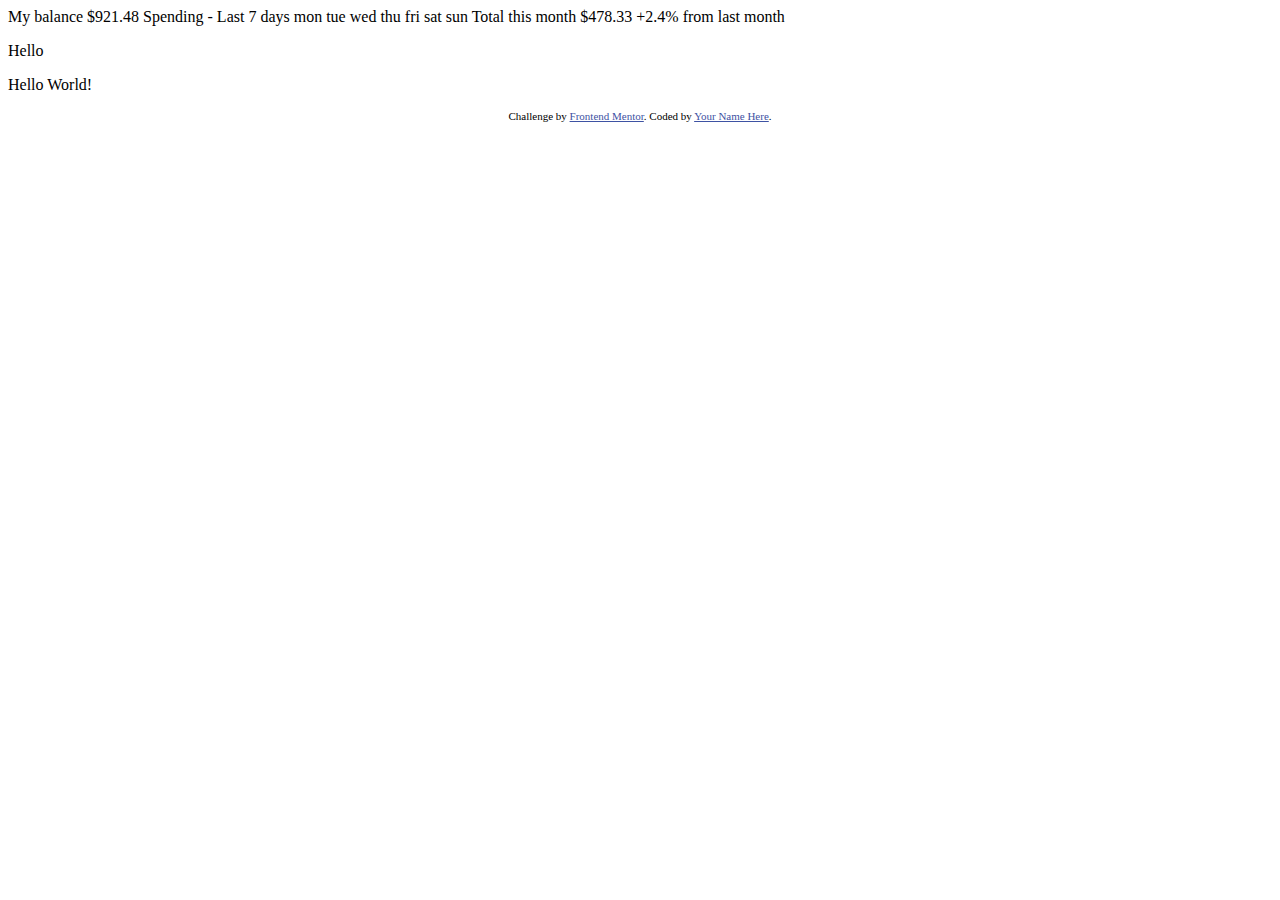
==== project/index.html @ a3a1a981 "Added 01-Expenses-Chart-Component-Main files" ====
<!DOCTYPE html>
<html lang="en">
  <head>
    <meta charset="UTF-8" />
    <meta name="viewport" content="width=device-width, initial-scale=1.0" />
    <!-- displays site properly based on user's device -->

    <link rel="icon" type="image/png" sizes="32x32" href="./images/favicon-32x32.png" />

    <title>Frontend Mentor | Expenses chart component</title>

    <!-- Feel free to remove these styles or customise in your own stylesheet 👍 -->
    <style>
      .attribution {
        font-size: 11px;
        text-align: center;
      }
      .attribution a {
        color: hsl(228, 45%, 44%);
      }
    </style>
  </head>
  <body>
    My balance $921.48 Spending - Last 7 days mon tue wed thu fri sat sun Total this month $478.33
    +2.4% from last month
    <p>Hello</p>

    <p>Hello World!</p>
    <div class="attribution">
      Challenge by
      <a href="https://www.frontendmentor.io?ref=challenge" target="_blank">Frontend Mentor</a>.
      Coded by <a href="#">Your Name Here</a>.
    </div>
  </body>
</html>
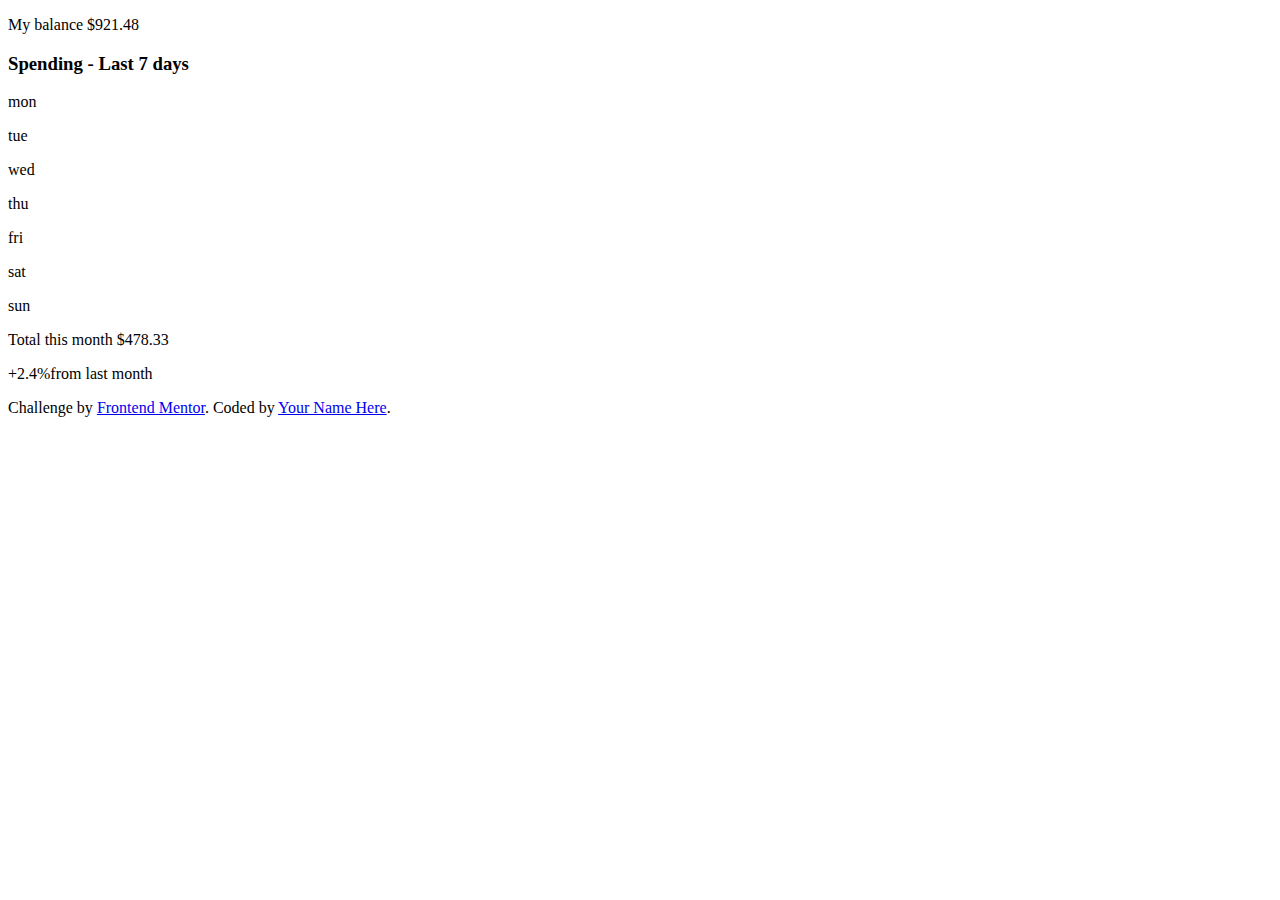
==== commit 22661315: "Updated index.html. Gave index structure" ====
--- a/project/index.html
+++ b/project/index.html
@@ -2,30 +2,38 @@
 <html lang="en">
   <head>
     <meta charset="UTF-8" />
+    <meta http-equiv="X-UA-Compatible" content="IE=edge" />
     <meta name="viewport" content="width=device-width, initial-scale=1.0" />
-    <!-- displays site properly based on user's device -->
-
-    <link rel="icon" type="image/png" sizes="32x32" href="./images/favicon-32x32.png" />
-
+    <meta
+      name="description"
+      content="Frontend Mentor challenge junior level. HTML, CSS and JAVASCRIPT"
+    />
+    <link rel="icon" type="image/png" sizes="32x32" href="./src/favicon-32x32.png" />
     <title>Frontend Mentor | Expenses chart component</title>
-
-    <!-- Feel free to remove these styles or customise in your own stylesheet 👍 -->
-    <style>
-      .attribution {
-        font-size: 11px;
-        text-align: center;
-      }
-      .attribution a {
-        color: hsl(228, 45%, 44%);
-      }
-    </style>
   </head>
   <body>
-    My balance $921.48 Spending - Last 7 days mon tue wed thu fri sat sun Total this month $478.33
-    +2.4% from last month
-    <p>Hello</p>
+    <div class="container">
+      <header>
+        <p>My balance <span> $921.48</span></p>
+      </header>
+      <section>
+        <h3>Spending - Last 7 days</h3>
+        <section>
+          <div class=""><p>mon</p></div>
+          <div class=""><p>tue</p></div>
+          <div class=""><p>wed</p></div>
+          <div class=""><p>thu</p></div>
+          <div class=""><p>fri</p></div>
+          <div class=""><p>sat</p></div>
+          <div class=""><p>sun</p></div>
+        </section>
+        <div class="">
+          <p>Total this month <span>$478.33</span></p>
+          <p><span>+2.4%</span>from last month</p>
+        </div>
+      </section>
+    </div>
 
-    <p>Hello World!</p>
     <div class="attribution">
       Challenge by
       <a href="https://www.frontendmentor.io?ref=challenge" target="_blank">Frontend Mentor</a>.
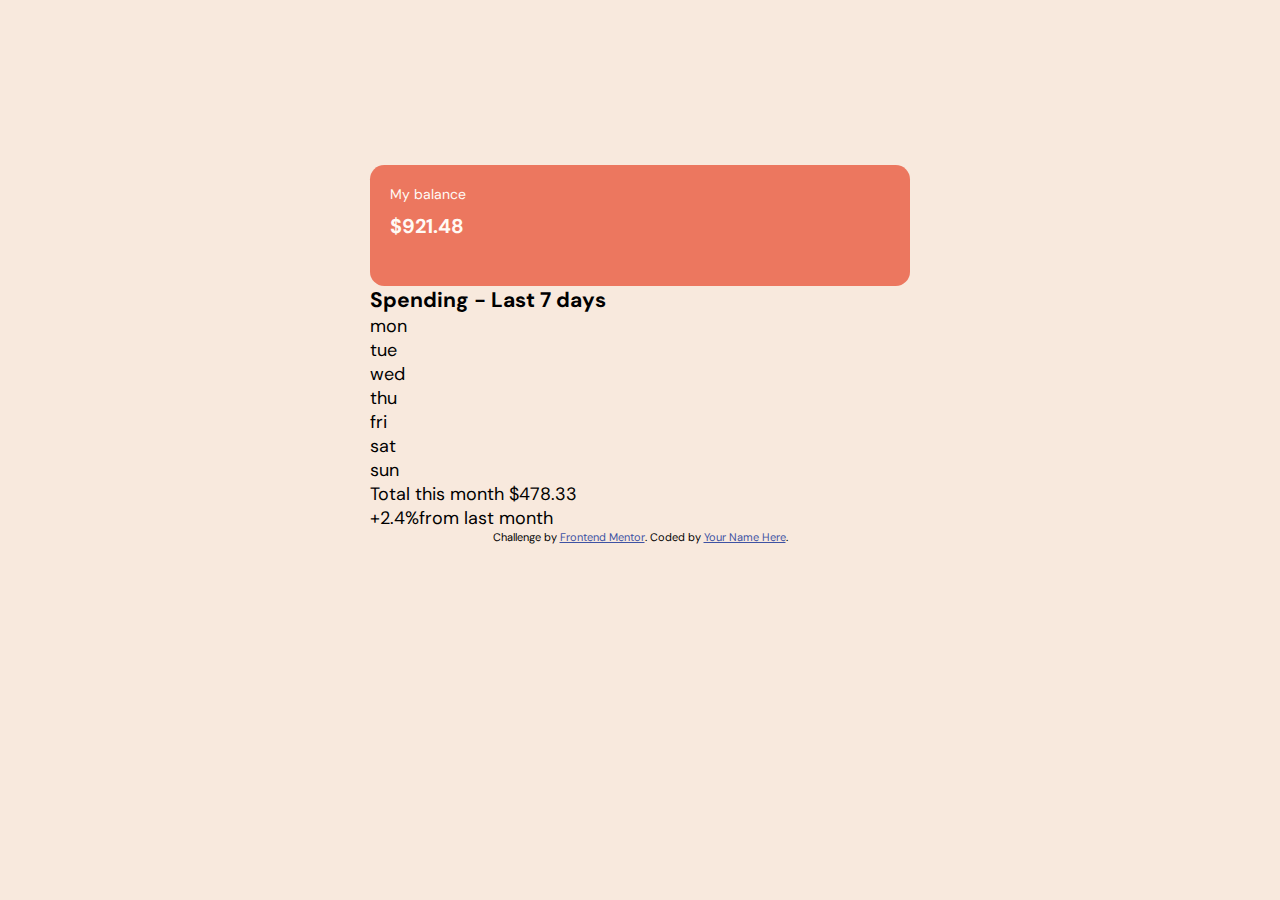
==== commit 1940b95d: "Updated index.html and styles.css" ====
--- a/project/index.html
+++ b/project/index.html
@@ -9,12 +9,20 @@
       content="Frontend Mentor challenge junior level. HTML, CSS and JAVASCRIPT"
     />
     <link rel="icon" type="image/png" sizes="32x32" href="./src/favicon-32x32.png" />
+    <link rel="preconnect" href="https://fonts.googleapis.com" />
+    <link rel="preconnect" href="https://fonts.gstatic.com" crossorigin />
+    <link
+      href="https://fonts.googleapis.com/css2?family=DM+Sans:wght@400;700&display=swap"
+      rel="stylesheet"
+    />
+    <link rel="stylesheet" href="styles.css" />
     <title>Frontend Mentor | Expenses chart component</title>
   </head>
   <body>
     <div class="container">
-      <header>
-        <p>My balance <span> $921.48</span></p>
+      <header class="header">
+        <p class="header__text">My balance</p>
+        <p class="header__balance">$921.48</p>
       </header>
       <section>
         <h3>Spending - Last 7 days</h3>
--- a/project/styles.css
+++ b/project/styles.css
@@ -0,0 +1,70 @@
+/* custom properties */
+:root {
+  /* primary color */
+  --soft-red: hsl(10, 79%, 65%);
+  --cyan: hsl(186, 34%, 60%);
+  /* neutral color */
+  --dark-brown: hsl(25, 47%, 15%);
+  --medium-brown: hsl(28, 10%, 53%);
+  --cream: hsl(27, 66%, 92%);
+  --very-pale-orange: hsl(33, 100%, 98%);
+  --font: "DM Sans", sans-serif;
+  --font-size: 1.8rem;
+}
+
+/* CSS RESETS */
+*,
+*::before,
+*::after {
+  margin: 0;
+  padding: 0;
+  box-sizing: inherit;
+}
+html {
+  box-sizing: border-box;
+  font-size: 62.5%; /* 10px/16px *100%s= 62.5% -> 1rem = 10px */
+}
+
+body {
+  font-family: var(--font);
+  background-color: var(--cream);
+}
+
+/* COMPONENT STYLES */
+
+/* CONTAINER  */
+.container {
+  font-size: var(--font-size);
+  display: flex;
+  flex-direction: column;
+  width: 90%;
+  max-width: 54rem;
+  margin: 0 auto;
+  margin-top: clamp(6.6rem, 2.4803rem + 10.9859vw, 18.3rem);
+}
+/* HEADER-CONTAINER  */
+.header {
+  color: var(--very-pale-orange);
+  background-color: var(--soft-red);
+  height: clamp(10rem, 9.1549rem + 2.2535vw, 12.4rem);
+  padding: 2rem;
+  border-radius: clamp(1rem, 0.8239rem + 0.4695vw, 1.5rem);
+}
+.header__text {
+  font-size: 1.4rem;
+  padding-bottom: 1rem;
+}
+.header__balance {
+  font-size: 2rem;
+  font-weight: 700;
+}
+/* CHART*/
+
+/* footer styles */
+.attribution {
+  font-size: 11px;
+  text-align: center;
+}
+.attribution a {
+  color: hsl(228, 45%, 44%);
+}
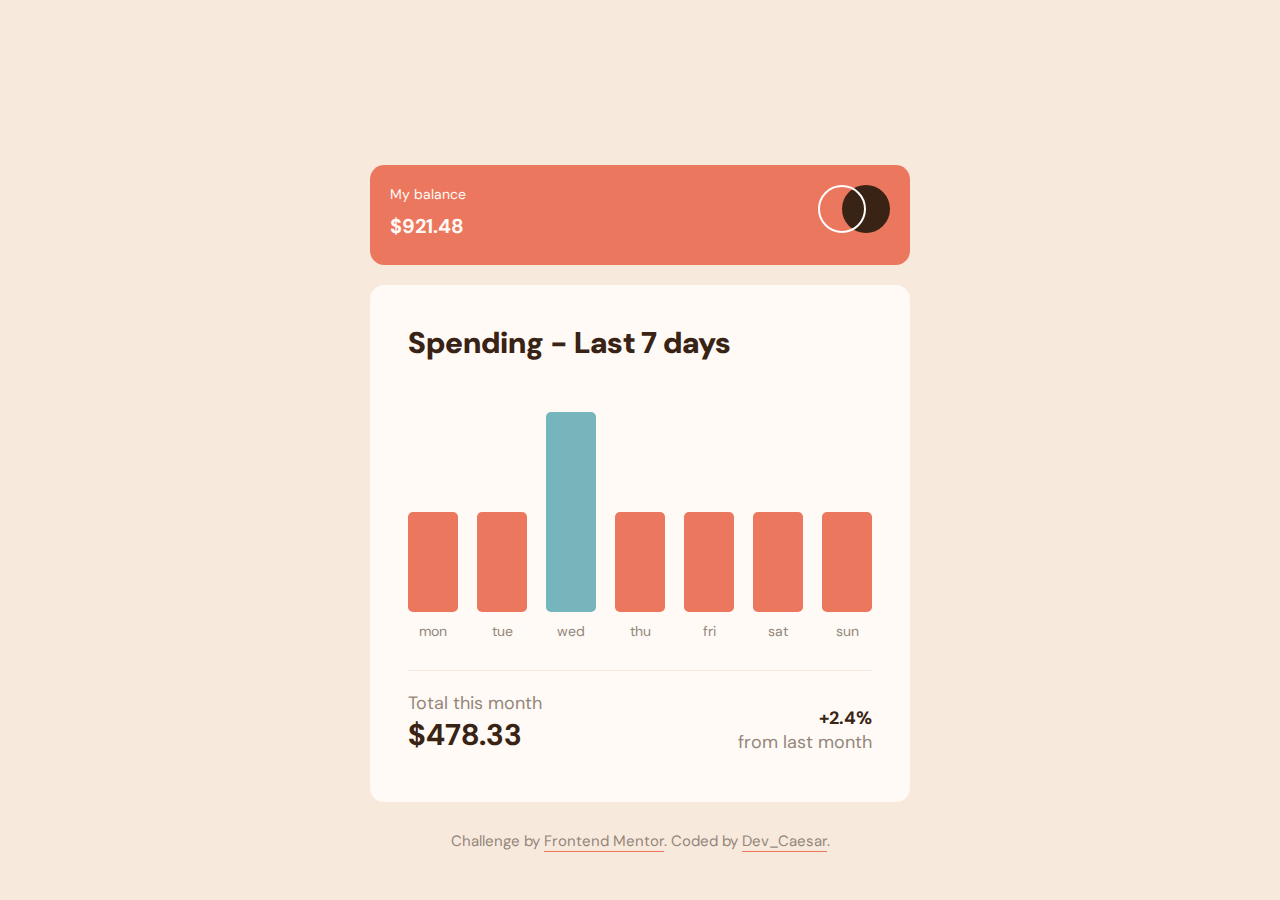
==== commit 8de38a1b: "updated styles.css" ====
--- a/project/index.html
+++ b/project/index.html
@@ -21,31 +21,68 @@
   <body>
     <div class="container">
       <header class="header">
-        <p class="header__text">My balance</p>
-        <p class="header__balance">$921.48</p>
+        <div class="header__info">
+          <p class="header__title">My balance</p>
+          <p class="header__balance">$921.48</p>
+        </div>
+        <div class="logo__container">
+          <img src="./src/logo.svg" class="logo" alt="logo" />
+        </div>
       </header>
-      <section>
-        <h3>Spending - Last 7 days</h3>
-        <section>
-          <div class=""><p>mon</p></div>
-          <div class=""><p>tue</p></div>
-          <div class=""><p>wed</p></div>
-          <div class=""><p>thu</p></div>
-          <div class=""><p>fri</p></div>
-          <div class=""><p>sat</p></div>
-          <div class=""><p>sun</p></div>
+      <section class="chart__container">
+        <p class="chart__title"><b>Spending - Last 7 days</b></p>
+        <section class="bars__container">
+          <div class="bar">
+            <div class="bar__component bar--1"></div>
+            <p class="week-day">mon</p>
+          </div>
+          <div class="bar">
+            <div class="bar__component bar--2"></div>
+            <p class="week-day">tue</p>
+          </div>
+          <div class="bar">
+            <div class="bar__component bar--3 active-bar"></div>
+            <p class="week-day">wed</p>
+          </div>
+          <div class="bar">
+            <div class="bar__component bar--4"></div>
+            <p class="week-day">thu</p>
+          </div>
+          <div class="bar">
+            <div class="bar__component bar--5"></div>
+            <p class="week-day">fri</p>
+          </div>
+          <div class="bar">
+            <div class="bar__component bar--6"></div>
+            <p class="week-day">sat</p>
+          </div>
+          <div class="bar">
+            <div class="bar__component bar--7"></div>
+            <p class="week-day">sun</p>
+          </div>
         </section>
-        <div class="">
-          <p>Total this month <span>$478.33</span></p>
-          <p><span>+2.4%</span>from last month</p>
+
+        <div class="summary">
+          <p class="summary__text summary__text--left">
+            Total this month <span class="summary__figure summary__amount">$478.33</span>
+          </p>
+          <p class="summary__text summary__text--right">
+            <span class="summary__figure summary__percent">+2.4%</span>from last month
+          </p>
         </div>
       </section>
     </div>
 
     <div class="attribution">
       Challenge by
-      <a href="https://www.frontendmentor.io?ref=challenge" target="_blank">Frontend Mentor</a>.
-      Coded by <a href="#">Your Name Here</a>.
+      <a
+        class="frontendmentor"
+        href="https://www.frontendmentor.io?ref=challenge"
+        rel="noopener noreferrer"
+        target="_blank"
+        >Frontend Mentor</a
+      >. Coded by
+      <a href="#https://github.com/Dev-Caesar" target="_blank" class="username">Dev_Caesar</a>.
     </div>
   </body>
 </html>
--- a/project/styles.css
+++ b/project/styles.css
@@ -10,6 +10,7 @@
   --very-pale-orange: hsl(33, 100%, 98%);
   --font: "DM Sans", sans-serif;
   --font-size: 1.8rem;
+  --border-radius: clamp(1rem, 0.8239rem + 0.4695vw, 1.5rem);
 }
 
 /* CSS RESETS */
@@ -37,6 +38,7 @@
   font-size: var(--font-size);
   display: flex;
   flex-direction: column;
+  row-gap: 2rem;
   width: 90%;
   max-width: 54rem;
   margin: 0 auto;
@@ -44,27 +46,105 @@
 }
 /* HEADER-CONTAINER  */
 .header {
+  display: flex;
+  justify-content: space-between;
   color: var(--very-pale-orange);
   background-color: var(--soft-red);
-  height: clamp(10rem, 9.1549rem + 2.2535vw, 12.4rem);
+  height: clamp(0.8rem, 9.1549rem + 2.2535vw, 10rem);
   padding: 2rem;
-  border-radius: clamp(1rem, 0.8239rem + 0.4695vw, 1.5rem);
+  border-radius: var(--border-radius);
 }
-.header__text {
+.header__title {
   font-size: 1.4rem;
-  padding-bottom: 1rem;
+  margin-bottom: 1rem;
 }
 .header__balance {
   font-size: 2rem;
   font-weight: 700;
 }
+.logo {
+  max-inline-size: 8rem;
+}
 /* CHART*/
+.chart__container {
+  background-color: var(--very-pale-orange);
+  padding: clamp(2.4rem, 1.35rem + 2.9167vw, 3.8rem);
+  border-radius: var(--border-radius);
+}
+
+.chart__title {
+  color: var(--dark-brown);
+  font-weight: 700;
+  font-size: clamp(2.2rem, 1.6rem + 1.6667vw, 3rem);
+  padding-bottom: 5rem;
+}
+
+.bars__container {
+  display: grid;
+  grid-template-columns: repeat(7, minmax(3rem, 5rem));
+  justify-content: space-between;
+  align-items: end;
+  column-gap: 1.1rem;
+  padding-bottom: 3rem;
+  border-bottom: 1px solid var(--cream);
+}
+.bar__component {
+  background-color: var(--soft-red);
+  height: 10rem;
+  border-radius: 0.5rem;
+}
+.active-bar {
+  background-color: var(--cyan);
+  height: 20rem;
+}
+.week-day {
+  margin-top: 1rem;
+  font-size: 1.4rem;
+  text-align: center;
+  color: var(--medium-brown);
+}
+
+.summary {
+  display: flex;
+  justify-content: space-between;
+  align-items: flex-end;
+  margin-top: 2rem;
+  margin-bottom: 1rem;
+}
+.summary__text {
+  color: var(--medium-brown);
+}
+.summary__text--right {
+  text-align: right;
+}
+.summary__amount {
+  font-size: 3rem;
+}
+.summary__figure {
+  color: var(--dark-brown);
+  font-weight: 700;
+  display: block;
+}
 
 /* footer styles */
 .attribution {
-  font-size: 11px;
+  padding: 1rem;
+  margin: 2rem 0 2rem;
+  font-size: 1.5rem;
   text-align: center;
+  color: var(--medium-brown);
+  line-height: 1.3;
 }
-.attribution a {
-  color: hsl(228, 45%, 44%);
+
+a:link,
+a:visited {
+  text-decoration: none;
+  color: inherit;
+  border-bottom: 1.4px solid var(--soft-red);
 }
+a:hover {
+  color: var(--soft-red);
+}
+a:active {
+  color: var(--soft-red);
+}
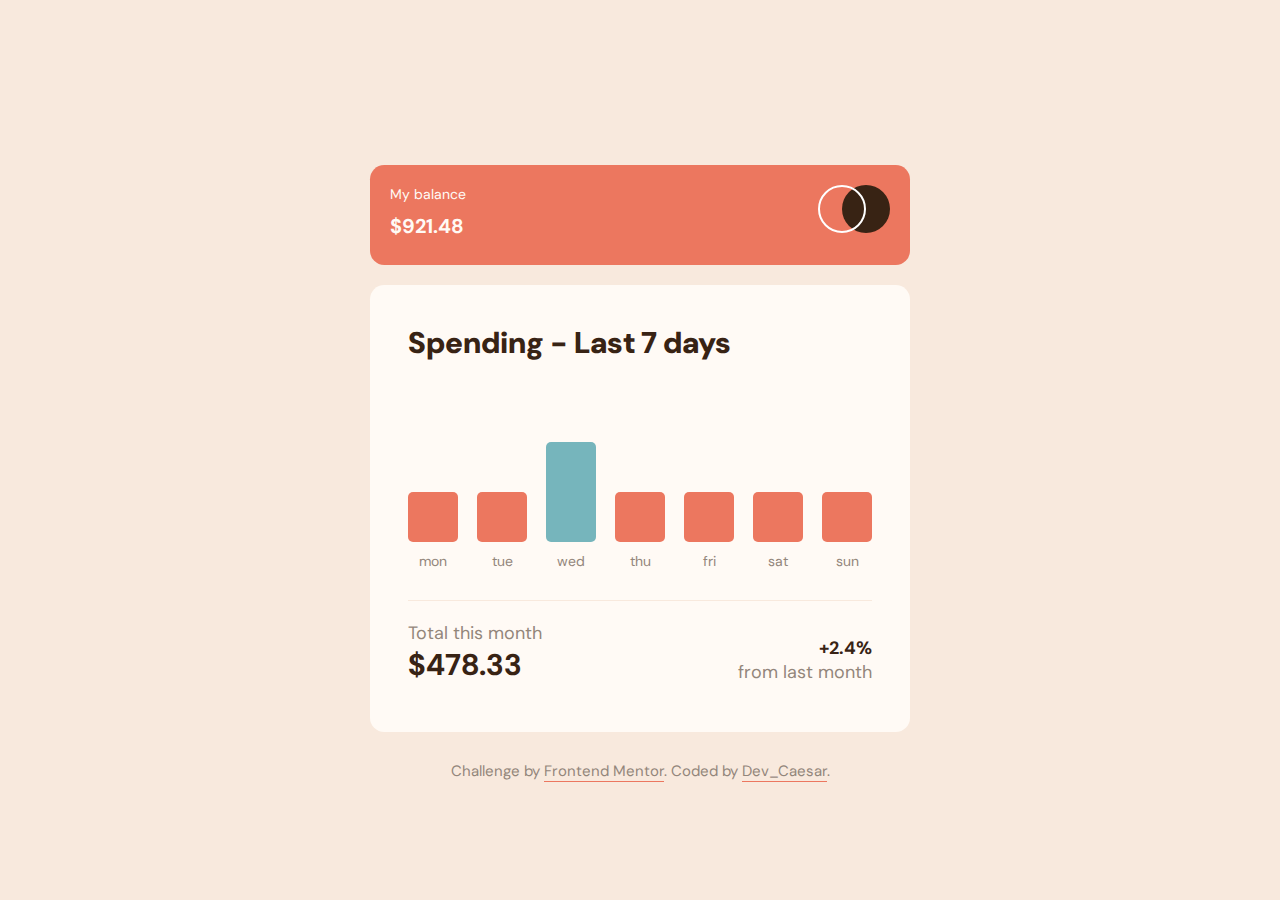
==== commit a1acafc6: "updated index.html and styles.css" ====
--- a/project/index.html
+++ b/project/index.html
@@ -33,30 +33,37 @@
         <p class="chart__title"><b>Spending - Last 7 days</b></p>
         <section class="bars__container">
           <div class="bar">
+            <div data-amount="17.45" class="current__amount">17.45</div>
             <div class="bar__component bar--1"></div>
             <p class="week-day">mon</p>
           </div>
           <div class="bar">
+            <div data-amount="17.45" class="current__amount">17.45</div>
             <div class="bar__component bar--2"></div>
             <p class="week-day">tue</p>
           </div>
           <div class="bar">
+            <div data-amount="17.45" class="current__amount">17.45</div>
             <div class="bar__component bar--3 active-bar"></div>
             <p class="week-day">wed</p>
           </div>
           <div class="bar">
+            <div data-amount="17.45" class="current__amount">17.45</div>
             <div class="bar__component bar--4"></div>
             <p class="week-day">thu</p>
           </div>
           <div class="bar">
+            <div data-amount="17.45" class="current__amount">17.45</div>
             <div class="bar__component bar--5"></div>
             <p class="week-day">fri</p>
           </div>
           <div class="bar">
+            <div data-amount="17.45" class="current__amount">17.45</div>
             <div class="bar__component bar--6"></div>
             <p class="week-day">sat</p>
           </div>
           <div class="bar">
+            <div data-amount="17.45" class="current__amount">17.45</div>
             <div class="bar__component bar--7"></div>
             <p class="week-day">sun</p>
           </div>
--- a/project/styles.css
+++ b/project/styles.css
@@ -65,7 +65,7 @@
 .logo {
   max-inline-size: 8rem;
 }
-/* CHART*/
+/* BAR CHART*/
 .chart__container {
   background-color: var(--very-pale-orange);
   padding: clamp(2.4rem, 1.35rem + 2.9167vw, 3.8rem);
@@ -76,7 +76,7 @@
   color: var(--dark-brown);
   font-weight: 700;
   font-size: clamp(2.2rem, 1.6rem + 1.6667vw, 3rem);
-  padding-bottom: 5rem;
+  padding-bottom: 4rem;
 }
 
 .bars__container {
@@ -84,21 +84,49 @@
   grid-template-columns: repeat(7, minmax(3rem, 5rem));
   justify-content: space-between;
   align-items: end;
+  justify-items: center;
   column-gap: 1.1rem;
   padding-bottom: 3rem;
   border-bottom: 1px solid var(--cream);
 }
+.bar {
+  justify-self: stretch;
+  display: flex;
+  flex-direction: column;
+  gap: 1rem;
+}
+
 .bar__component {
   background-color: var(--soft-red);
-  height: 10rem;
+  height: 5rem;
   border-radius: 0.5rem;
+  cursor: pointer;
+}
+.bar__component:hover {
+  background-color: #ff9b87;
 }
 .active-bar {
   background-color: var(--cyan);
-  height: 20rem;
+  height: 10rem;
+}
+.active-bar:hover {
+  background-color: #b4dfe5;
+}
+.current__amount {
+  text-align: center;
+  font-size: clamp(1rem, 0.7333rem + 0.7407vw, 1.8rem);
+  color: var(--very-pale-orange);
+  border-radius: 0.2rem;
+  padding: 0.4rem 0;
+  background-color: var(--dark-brown);
+  opacity: 0;
+  transition: all 0.2s ease-in-out;
+}
+.bar:hover .current__amount,
+.bar:active .current__amount {
+  opacity: 1;
 }
 .week-day {
-  margin-top: 1rem;
   font-size: 1.4rem;
   text-align: center;
   color: var(--medium-brown);
